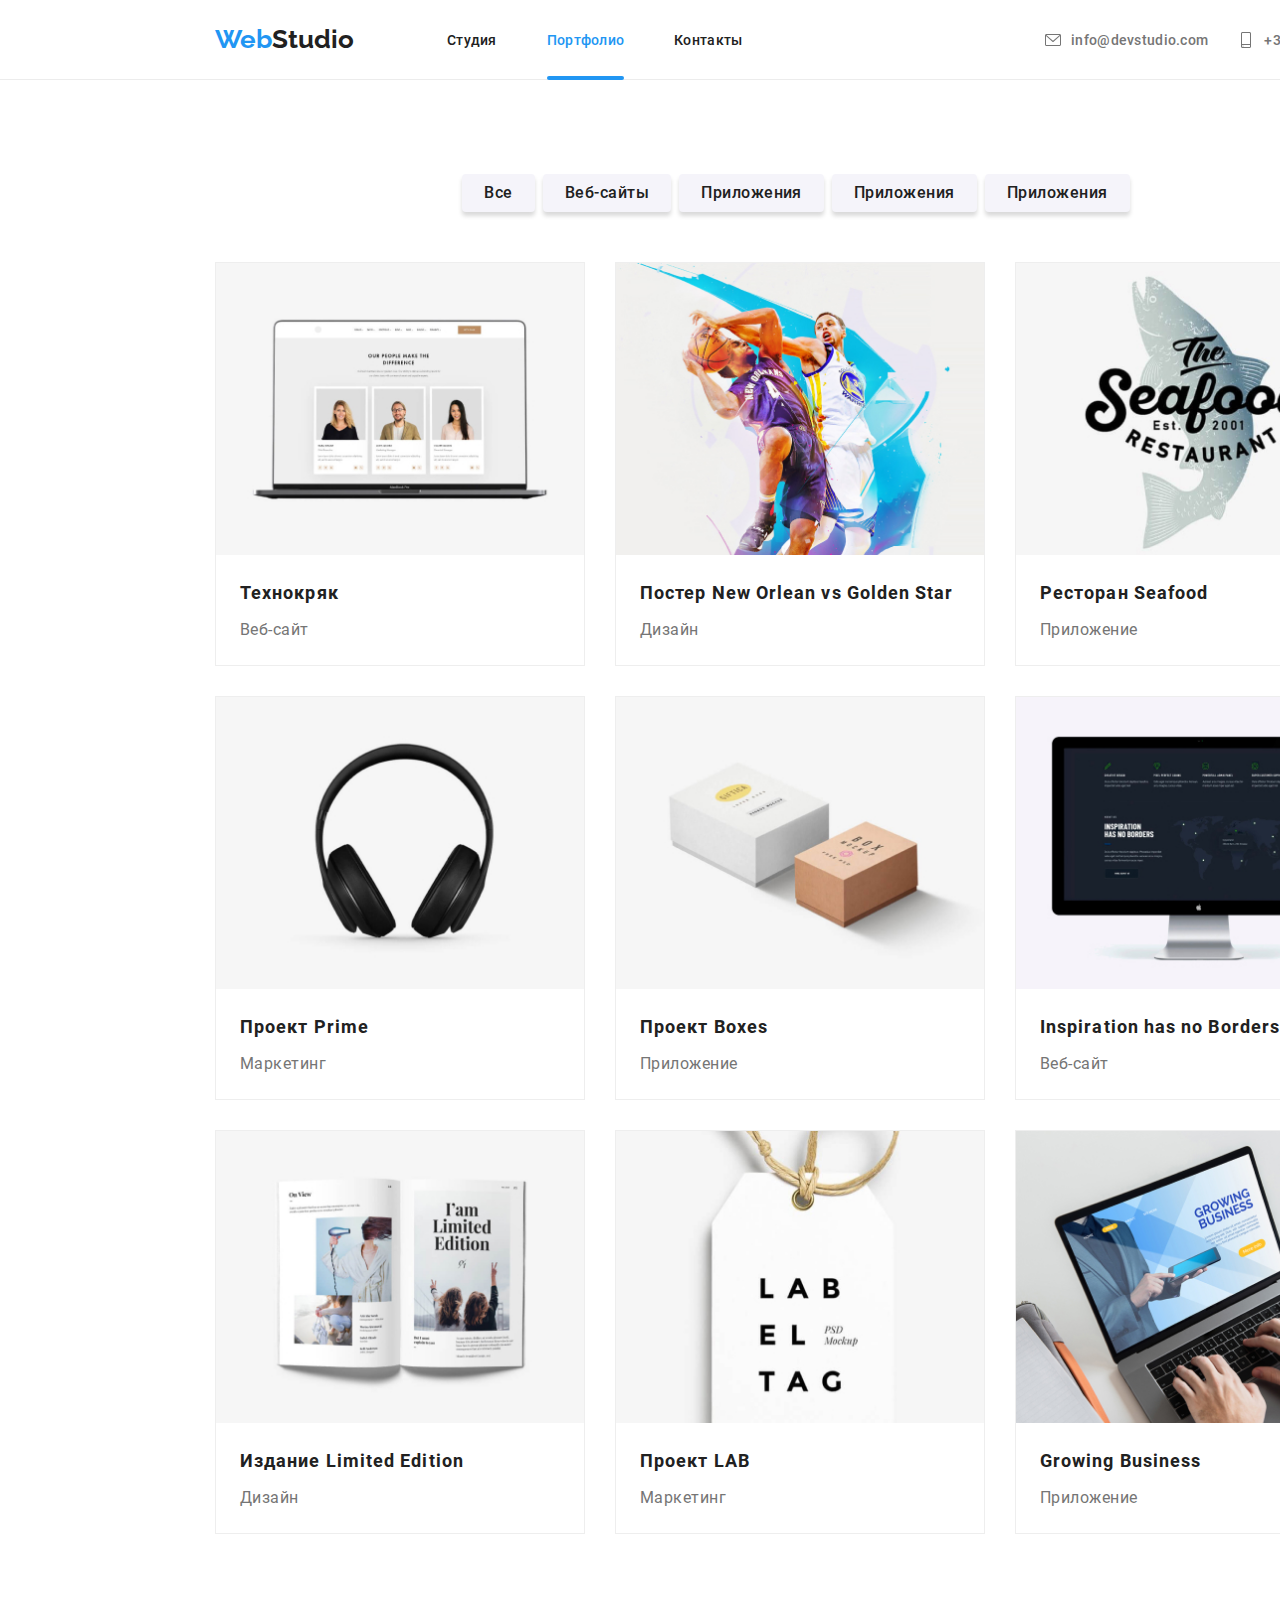
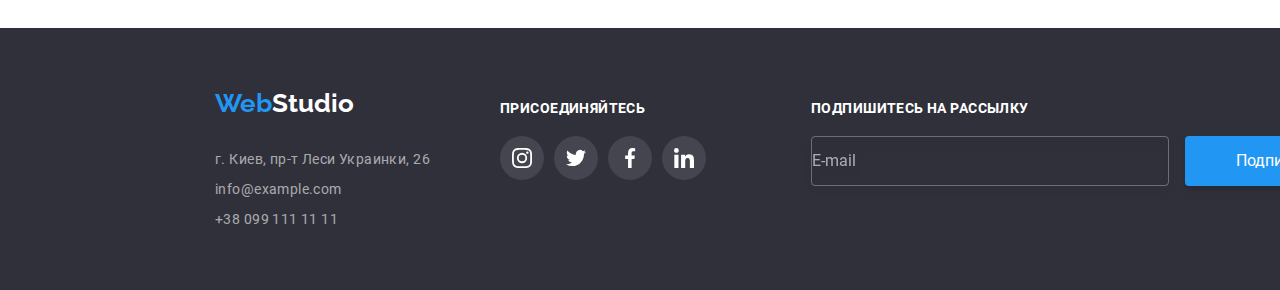
==== portfolio.html @ 46741f58 "initial" ====
<!DOCTYPE html>
<html lang="ru">
  <head>
    <meta charset="UTF-8" />
    <meta name="viewport" content="width=device-width, initial-scale=1.0" />
    <title>WebStudio-Portfolio</title>
    <link rel="stylesheet" href="./css/modern-normalize.css" />
    <link rel="stylesheet" href="./css/common.css" />
    <link rel="stylesheet" href="./css/portfolio.css" />
    <!-- <link rel="stylesheet" href="./css/test.css" /> -->
  </head>
  <body>
    <!-- header & navigation -->
    <!-- верхній рядок з навігацією -->
    <header class="header">
      <div class="container">
        <a href="./index.html" class="logo">
          <span class="logo-text0">Web</span>
          <span class="logo-text1">Studio</span>
        </a>
        <nav class="navigation">
          <ul class="list">
            <li class="list-item">
              <a href="./index.html" class="link">
                <span class="text">Студия</span>
              </a>
            </li>
            <li class="list-item">
              <a href="./portfolio.html" class="link current">
                <span class="text">Портфолио</span>
              </a>
            </li>
            <li class="list-item">
              <a href="./test.html" class="link">
                <span class="text">Контакты</span>
              </a>
            </li>
          </ul>
        </nav>

        <ul class="contacts list">
          <li class="list-item">
            <a href="./test.html" class="link">
              <svg class="icon">
                <use
                  href="./images/common/icons/social-icons.svg#envelope"
                ></use>
              </svg>
              <span class="text">info@devstudio.com</span>
            </a>
          </li>
          <li class="list-item">
            <a href="./test.html" class="link">
              <svg class="icon">
                <use
                  href="./images/common/icons/social-icons.svg#smartphone"
                ></use>
              </svg>
              <span class="text">+38 096 111 11 11</span>
            </a>
          </li>
        </ul>
      </div>
    </header>
    <!-- ======= Portfolio section ======= -->
    <section class="portfolio">
      <div class="container">
        <ul class="filter-list">
          <li class="filter-item">
            <a href="#" class="button">
              <span class="text">Все</span>
            </a>
          </li>
          <li class="filter-item">
            <a href="#" class="button">
              <span class="text">Веб-сайты</span>
            </a>
          </li>
          <li class="filter-item">
            <a href="#" class="button">
              <span class="text">Приложения</span>
            </a>
          </li>
          <li class="filter-item">
            <a href="#" class="button">
              <span class="text">Приложения</span>
            </a>
          </li>
          <li class="filter-item">
            <a href="#" class="button">
              <span class="text">Приложения</span>
            </a>
          </li>
        </ul>
        <!-- ======= prjects galery ============== -->
        <ul class="galery">
          <li class="galery-item">
            <div class="overlay">
              <p>
                Технокряк это современная площадка распространения коронавируса.
                Компании используют эту платформу для цифрового шпионажа и атак
                на защищённые сервера конкурентов.
              </p>
            </div>
            <div class="item-description">
              <h3 class="h3">Технокряк</h3>
              <p class="text">Веб-сайт</p>
            </div>
          </li>
          <li class="galery-item">
            <div class="overlay">
              <p></p>
            </div>
            <div class="item-description">
              <h3 class="h3">Постер New Orlean vs Golden Star</h3>
              <p class="text">Дизайн</p>
            </div>
          </li>
          <li class="galery-item">
            <div class="overlay"></div>
            <div class="item-description">
              <h3 class="h3">Ресторан Seafood</h3>
              <p class="text">Приложение</p>
            </div>
          </li>
          <li class="galery-item">
            <div class="overlay"></div>
            <div class="item-description">
              <h3 class="h3">Проект Prime</h3>
              <p class="text">Маркетинг</p>
            </div>
          </li>
          <li class="galery-item">
            <div class="overlay"></div>
            <div class="item-description">
              <h3 class="h3">Проект Boxes</h3>
              <p class="text">Приложение</p>
            </div>
          </li>
          <li class="galery-item">
            <div class="overlay"></div>
            <div class="item-description">
              <h3 class="h3">Inspiration has no Borders</h3>
              <p class="text">Веб-сайт</p>
            </div>
          </li>
          <li class="galery-item">
            <div class="overlay"></div>
            <div class="item-description">
              <h3 class="h3">Издание Limited Edition</h3>
              <p class="text">Дизайн</p>
            </div>
          </li>
          <li class="galery-item">
            <div class="overlay"></div>
            <div class="item-description">
              <h3 class="h3">Проект LAB</h3>
              <p class="text">Маркетинг</p>
            </div>
          </li>
          <li class="galery-item">
            <div class="overlay"></div>
            <div class="item-description">
              <h3 class="h3">Growing Business</h3>
              <p class="text">Приложение</p>
            </div>
          </li>
        </ul>
      </div>
    </section>
    <!-- ===== footer: contacts, social links & subscribe ====== -->
    <footer class="footer">
      <div class="container">
        <address class="footer-item footer-addr-container">
          <ul class="footer-addr" id="contacts">
            <!-- logo -->
            <li class="addr-item">
              <a class="logo" href="./index.html">
                <span class="logo-text0">Web</span>
                <span class="logo-text2">Studio</span>
              </a>
            </li>
            <!-- address -->
            <li class="addr-item">
              <a class="footer-link" href="./index.html">
                <span class="addr-text">г. Киев, пр-т Леси Украинки, 26</span>
              </a>
            </li>
            <!-- e-mail -->
            <li class="addr-item">
              <a class="footer-link" href="./index.html">
                <span class="addr-text">info@example.com</span>
              </a>
            </li>
            <!-- phone -->
            <li class="addr-item">
              <a class="footer-link" href="./index.html">
                <span class="addr-text">+38 099 111 11 11</span>
              </a>
            </li>
          </ul>
        </address>
        <div class="footer-item footer-social">
          <h3 class="h3">присоединяйтесь</h3>
          <ul class="social-list">
            <li class="social-list-item">
              <a href="#" class="footer-social-link social-link">
                <svg class="social-icon footer-icon">
                  <use
                    href="./images/common/icons/social-icons.svg#instagram"
                  ></use>
                </svg>
              </a>
            </li>
            <li class="social-list-item">
              <a href="#" class="footer-social-link social-link">
                <svg class="social-icon footer-icon">
                  <use
                    href="./images/common/icons/social-icons.svg#twitter"
                  ></use>
                </svg>
              </a>
            </li>
            <li class="social-list-item">
              <a href="#" class="footer-social-link social-link">
                <svg class="social-icon footer-icon">
                  <use
                    href="./images/common/icons/social-icons.svg#facebook"
                  ></use>
                </svg>
              </a>
            </li>
            <li class="social-list-item">
              <a href="#" class="footer-social-link social-link">
                <svg class="social-icon footer-icon">
                  <use
                    href="./images/common/icons/social-icons.svg#linkedin"
                  ></use>
                </svg>
              </a>
            </li>
          </ul>
        </div>
        <div class="footer-item footer-subscribe">
          <h3 class="h3">Подпишитесь на рассылку</h3>
          <div class="footer-input-wrap">
            <span>E-mail</span>
          </div>
          <div class="footer-button-wrap">
            <span>Подписаться</span>
          </div>
        </div>
      </div>
    </footer>
  </body>
</html>
---- css/common.css ----
/* fonts */
/* fonts to use */
@font-face {
  font-family: "Raleway";
  src: url("../fonts/Raleway-Bold.ttf") format("truetype");
  font-weight: 700;
  font-style: normal;
}
@font-face {
  font-family: "Roboto";
  src: url("../fonts/Roboto-Regular.ttf") format("truetype");
  font-weight: 400;
  font-style: normal;
}
@font-face {
  font-family: "Roboto";
  src: url("../fonts/Roboto-Medium.ttf") format("truetype");
  font-weight: 500;
  font-style: normal;
}
@font-face {
  font-family: "Roboto";
  src: url("../fonts/Roboto-Bold.ttf") format("truetype");
  font-weight: 700;
  font-style: normal;
}
@font-face {
  font-family: "Roboto";
  src: url("../fonts/Roboto-Black.ttf") format("truetype");
  font-weight: 900;
  font-style: normal;
}

*,
*::before,
*::after {
  box-sizing: border-box;
}
/* =====global colors===== */
:root {
  --active-1: #2196f3;
  --active-2: #ffffff;
  --icon-header: #757575;
  --icon-team: #afb1b8;
  --icon-clients: #afb1b8;
  --icon-footer: #ffffff;

  --text-dark: #212121;
  --text-grey: #757575;
  --text-light: #ffffff;
  --text-transp: rgba(255, 255, 255, 0.6);

  --baner-underlay: #2f303a;
  --header-background: #fff;
  --portfolio-background: #fff;

  --transition-duration: 500ms;
}
/* =====icons default colors===== */

.team-icon {
  transition-property: fill;
  transition: var(--transition-duration) cubic-bezier(0.4, 0, 0.2, 1);
  fill: var(--icon-team);
}
.team-icon {
  transition-property: fill;
  transition: var(--transition-duration) cubic-bezier(0.4, 0, 0.2, 1);
  fill: var(--icon-clients);
}
.clients-icon {
  transition-property: fill;
  transition: var(--transition-duration) cubic-bezier(0.4, 0, 0.2, 1);
  fill: var(--icon-clients);
}
.footer-icon {
  transition-property: fill;
  transition: var(--transition-duration) cubic-bezier(0.4, 0, 0.2, 1);
  fill: var(--icon-footer);
}
/* ========= LOGO ========= */
.logo,
.logo:visited {
  font-family: "Raleway";
  font-style: normal;
  font-weight: bold;
  letter-spacing: 0.03em;
  font-size: 0px;
  text-decoration: none;
  color: #2196f3;
}

.logo-text0 {
  font-size: 26px;
  line-height: 31px;
  color: #2196f3;
}
.logo-text1 {
  font-size: 26px;
  line-height: 31px;
  color: #212121;
}
.logo-text2 {
  font-size: 26px;
  line-height: 31px;
  color: #fff;
}
/* main components styles */
.h1 {
  font-family: Roboto;
  font-style: normal;
  font-weight: 900;
  font-size: 44px;
  line-height: 60px;
  /* or 136% */
}
.h2 {
  font-family: Roboto;
  font-style: normal;
  font-weight: bold;
  font-size: 36px;
  line-height: 42px;

  letter-spacing: 0.03em;
}
.h3 {
  margin: 0px;
}
.button {
  width: 200px;
  height: 50px;
  background: var(--active-1);
  box-shadow: 0px 4px 4px rgba(0, 0, 0, 0.15);
  border-radius: 4px;

  transition-property: background-color;
  transition: 2500ms cubic-bezier(0.4, 0, 0.2, 1);
}
.button:hover {
  background-color: #188ce8;
  transform: scale(1.1);
}
.link {
  text-decoration: none;
}
/* ====social links & icons====== */
.social-list {
  display: flex;
  width: 206px;
  height: 44px;
  margin: 0px auto;
  padding: 0px;
  background-color: transparent;
  /* border: 1px solid red; */
}
.social-list-item {
  list-style: none;
  width: 44px;
  height: 44px;
  padding: 0px;
}
.social-list-item:not(:last-child) {
  margin-right: 10px;
}
.social-link {
  display: flex;
  width: 100%;
  height: 100%;
  justify-content: center;
  align-items: center;
  background-color: transparent;
  border-radius: 50%;
  text-decoration: none;
  transition-property: background-color;
  transition: var(--transition-duration) cubic-bezier(0.4, 0, 0.2, 1);
}

.social-link:active,
.social-link:focus,
.social-link:hover {
  background-color: var(--active-1);
}
.social-link:active .social-icon,
.social-link:focus .social-icon,
.social-link:hover .social-icon {
  fill: var(--active-2);
}
.social-icon {
  width: 20px;
  height: 20px;
}
/* ====== header decoration ====== */
/* Header decoration */

.header {
  background-color: var(--header-background);
}

.header > .container {
  display: flex;
  flex-wrap: nowrap;
  align-items: center;
  width: 1600px;
  /* height: 80px; */
  margin: auto;
  padding: 24px 215px;
  /* outline: 1px solid royalblue; */
}
.header .logo {
  display: flex;
  flex-wrap: nowrap;
  align-items: center;
  align-content: center;
  margin-right: 93px;
  font-size: 0px;
}
.header .navigation {
  display: flex;
  flex-wrap: nowrap;
  /* align-items: center; */
  /* align-content: center; */
  margin-right: auto;
  font-size: 0px;
}

.header .contacts {
  display: flex;
  flex-wrap: nowrap;
  /* align-items: center; */
  /* align-content: center; */
  margin-right: 0px;
  font-size: 0px;
}

.header .list {
  display: flex;
  flex-wrap: nowrap;
  margin: 0px;
  padding: 0px;
}
.header .list-item {
  display: flex;
  flex-wrap: nowrap;
  list-style: none;
  margin: 0px;
  padding: 0px;
}
.header .navigation .list-item:not(:last-child) {
  margin-right: 50px;
}
.header .contacts .list-item:not(:last-child) {
  margin-right: 30px;
}
.header .link {
  display: flex;
  flex-wrap: nowrap;
  position: relative;
  align-items: center;
  vertical-align: middle;
  transition-property: color, fill;
  transition: var(--transition-duration) cubic-bezier(0.4, 0, 0.2, 1);
  /* transition-duration: 1000ms; */
}

.header .navigation .link {
  color: var(--text-dark);
}
.header .navigation .link::after {
  content: "";
  position: absolute;
  top: calc(100% + 28px);
  left: 0px;
  width: 100%;
  height: 4px;
  border-radius: 2px;
  transition-property: background-color;
  transition: var(--transition-duration) cubic-bezier(0.4, 0, 0.2, 1);
}
.header .contacts .link {
  color: var(--text-grey);
  fill: var(--text-grey);
}

.header .link:hover,
.header .link:active,
.header .link:focus,
.header .link.current {
  color: var(--active-1);
  fill: var(--active-1);
}

.header .navigation .link:hover::after,
.header .navigation .link:active::after,
.header .navigation .link:focus::after,
.header .navigation .link.current::after {
  content: "";
  position: absolute;
  top: calc(100% + 28px);
  left: 0px;
  width: 100%;
  height: 4px;
  background-color: var(--active-1);
  border-radius: 2px;
}
.header .link .text {
  text-align: center;
  font-family: Roboto;
  font-style: normal;
  font-weight: 500;
  font-size: 14px;
  line-height: 16px;
  letter-spacing: 0.02em;
  vertical-align: inherit;
  color: inherit;
}
.header .icon {
  width: 16px;
  height: 16px;
  margin-right: 10px;
  vertical-align: inherit;
  fill: inherit;
}
/* ====== footer decoration ======= */
.footer {
  display: block;
  /* padding-top: 94px;
  padding-bottom: 94px; */
  /* height: 370px; */
  background-color: #2f303a;
}
.footer > .container {
  display: flex;
  /* background-color: darkgrey; */
  /* border: 1px solid green; */
  width: 1600px;
  /* height: 252px; */
  margin: auto;
  padding: 60px 215px;
  font-family: Roboto;
  font-style: normal;
}
.footer-item {
  display: inline-block;
}
.footer-addr-container {
  margin-right: 70px;

  font-size: 0px;
  /* border: 1px solid green; */
}

.footer-addr {
  padding: 0px;
  margin: 0px;
}
.addr-item {
  text-decoration: none;
  list-style-type: none;
  font-size: 0px;
}

.addr-item:not(:last-child) {
  margin-bottom: 9px;
}
.addr-item:first-child {
  margin-bottom: 30px;
}

/* .footer .logo{
  margin-bottom
} */

.footer-link,
.footer-link:visited {
  text-decoration: none;
}
.footer-link .addr-text {
  font-family: Roboto;
  font-style: normal;
  font-weight: normal;
  font-size: 14px;
  line-height: 21px;
  /* or 171% */
  letter-spacing: 0.03em;
  color: rgba(255, 255, 255, 0.6);
  transition-property: color, fill;
  transition: var(--transition-duration) cubic-bezier(0.4, 0, 0.2, 1);
}
.footer-link:active .addr-text,
.footer-link:focus .addr-text,
.footer-link:hover .addr-text {
  color: var(--active-1);
}

.footer-social {
  margin-right: auto;
  padding-top: 12px;
}
.footer .h3 {
  margin-bottom: 20px;
  font-family: Roboto;
  font-style: normal;
  font-weight: bold;
  font-size: 14px;
  line-height: 16px;
  letter-spacing: 0.03em;
  text-transform: uppercase;

  color: var(--text-light);
}
.footer-social-link {
  background-color: rgba(255, 255, 255, 0.1);
}

.footer-subscribe {
  margin: 0px;
  padding-top: 12px;
}
.footer-input-wrap {
  display: inline-flex;
  width: 358px;
  height: 50px;
  margin-right: 12px;
  align-items: center;
  color: rgba(255, 255, 255, 0.6);
  border: 1px solid rgba(255, 255, 255, 0.3);
  /* box-sizing: border-box; */
  filter: drop-shadow(0px 4px 4px rgba(0, 0, 0, 0.15));
  border-radius: 4px;
}
.footer-button-wrap {
  display: inline-flex;
  width: 200px;
  height: 50px;
  background: var(--active-1);
  align-items: center;
  justify-content: center;
  box-shadow: 0px 4px 4px rgba(0, 0, 0, 0.15);
  border-radius: 4px;
  color: var(--text-light);
}

.backdrop {
  position: fixed;
  top: 0px;
  /* bottom: 0px; */
  left: 0px;
  /* right: 0px; */
  width: 100%;
  height: 100%;
  background-color: rgba(0, 0, 0, 0.45);
}

.modal {
  position: absolute;
  top: 50%;
  left: 50%;
  transform: translate(-50%, -50%);
  width: 100%;
  max-width: 450px;
  max-height: 350px;

  background-color: var(--baner-underlay);
}
---- css/portfolio.css ----
/* ======= Portfolio decoration ======= */
.portfolio {
  background-color: var(--portfolio-background);
  border-top: 1px solid #ececec;
}
.portfolio .container {
  width: 1600px;
  margin: auto;
  padding: 94px 215px;
  /* outline: 2px dashed green; */
}

.filter-list {
  display: flex;
  /* без переносу на наступний рядок */
  flex-wrap: nowrap;
  /* перенос на інший рядок */
  /* flex-wrap: wrap; */
  margin: 0px auto 50px;
  padding: 0px;
  /* outline: 1px solid blue; */

  justify-content: center;
}
.filter-item {
  display: block;

  list-style: none;
  /* width: calc((100% - 30px * 2) / 3); */

  margin-right: 8px;
  margin-bottom: 0px;
  justify-content: center;
  background: transparent;
  /* border-radius: 4px; */
  /* outline: 1px solid red; */
}
.filter-item .button {
  display: inherit;
  /* position: relative; */
  width: auto;
  height: 38px;
  margin: auto;
  padding: 6px 22px;
  background: #f5f4fa;
  border-radius: 4px;

  font-family: Roboto;
  font-style: normal;
  font-weight: 500;
  font-size: 16px;
  line-height: 26px;
  /* identical to box height, or 162% */

  text-align: center;
  letter-spacing: 0.03em;

  color: var(--text-dark);

  transition-property: all;
  transition: var(--transition-duration) cubic-bezier(0.4, 0, 0.2, 1);
}

.filter-item .button:hover {
  background: var(--active-1);
  /* shadow-middle */

  box-shadow: 0px 3px 1px rgba(0, 0, 0, 0.1), 0px 1px 2px rgba(0, 0, 0, 0.08),
    0px 2px 2px rgba(0, 0, 0, 0.12);
  border-radius: 4px;
  color: var(--text-light);
}
/* .filter-item:nth-last-child(-n + 3) {
  margin-bottom: 0px;
} */
.galery {
  display: flex;
  flex-wrap: wrap;
  margin: 0px auto;
  padding: 0px;
  /* outline: 2px dashed green; */
}
.galery-item {
  position: relative;
  overflow: hidden;
  width: calc(((100% - 30px * 2) / 3));
  height: 404px;
  margin-right: 30px;
  margin-bottom: 30px;

  list-style: none;
  background-repeat: no-repeat;
  background-size: contain;
  /* background: #ffffff; */
  border: 1px solid #eeeeee;
  /* box-sizing: border-box; */

  transition-property: all;
  transition: var(--transition-duration) cubic-bezier(0.4, 0, 0.2, 1);
}
.galery-item:hover {
  box-shadow: 0px 1px 1px rgba(0, 0, 0, 0.12), 0px 4px 4px rgba(0, 0, 0, 0.06),
    1px 4px 6px rgba(0, 0, 0, 0.16);
}
.galery-item:nth-child(3n) {
  margin-right: 0px;
}
.galery-item:nth-last-child(-n + 3) {
  margin-bottom: 0px;
}
.item-description {
  /* height: 110px; */
  position: absolute;
  width: 100%;
  z-index: 2;
  bottom: 0px;
  left: 0px;
  padding: 20px 24px;
  background-color: #ffffff;
  border: none;
}
.galery .h3 {
  margin-bottom: 4px;
  font-family: Roboto;
  font-style: normal;
  font-weight: bold;
  font-size: 18px;
  line-height: 36px;
  /* identical to box height, or 200% */

  letter-spacing: 0.06em;

  color: var(--text-dark);
}
.galery p.text {
  margin: 0px;
  font-family: Roboto;
  font-style: normal;
  font-weight: normal;
  font-size: 16px;
  line-height: 30px;
  /* identical to box height, or 187% */

  letter-spacing: 0.03em;

  color: var(--text-grey);
}

.overlay {
  position: absolute;
  z-index: 1;
  width: 100%;
  top: 0;
  left: 0;
  transform: translatey(100%);
  /* transition: transform 250ms ease; */
  width: 370px;
  height: 294px;
  padding: 63px 24px;
  /* margin-bottom: 20px; */
  background: rgba(33, 150, 243, 0.9);
  /* outline: 2px dashed red; */

  transition-property: transform;
  transition: var(--transition-duration) cubic-bezier(0.4, 0, 0.2, 1);
}
.overlay p {
  margin: 0px;
  font-family: Roboto;
  font-style: normal;
  font-weight: normal;
  font-size: 18px;
  line-height: 28px;
  /* or 156% */

  letter-spacing: 0.03em;

  color: var(--text-light);
}
.galery-item:hover .overlay {
  transform: translatey(0);
}

/* ================================== */
.galery-item:nth-child(1) {
  background-image: url("../images/portfolio/Technokryak.jpg");
}
.galery-item:nth-child(2) {
  background-image: url("../images/portfolio/NewOrlean-vs-GoldenStar.jpg");
}
.galery-item:nth-child(3) {
  background-image: url("../images/portfolio/Seafood.jpg");
}
.galery-item:nth-child(4) {
  background-image: url("../images/portfolio/Project-Prime.jpg");
}
.galery-item:nth-child(5) {
  background-image: url("../images/portfolio/Project-Boxes.jpg");
}
.galery-item:nth-child(6) {
  background-image: url("../images/portfolio/Inspiration-has-no-Borders.jpg");
}
.galery-item:nth-child(7) {
  background-image: url("../images/portfolio/Limited-Edition.jpg");
}
.galery-item:nth-child(8) {
  background-image: url("../images/portfolio/Project-LAB.jpg");
}
.galery-item:nth-child(9) {
  background-image: url("../images/portfolio/Growing-Business.jpg");
}
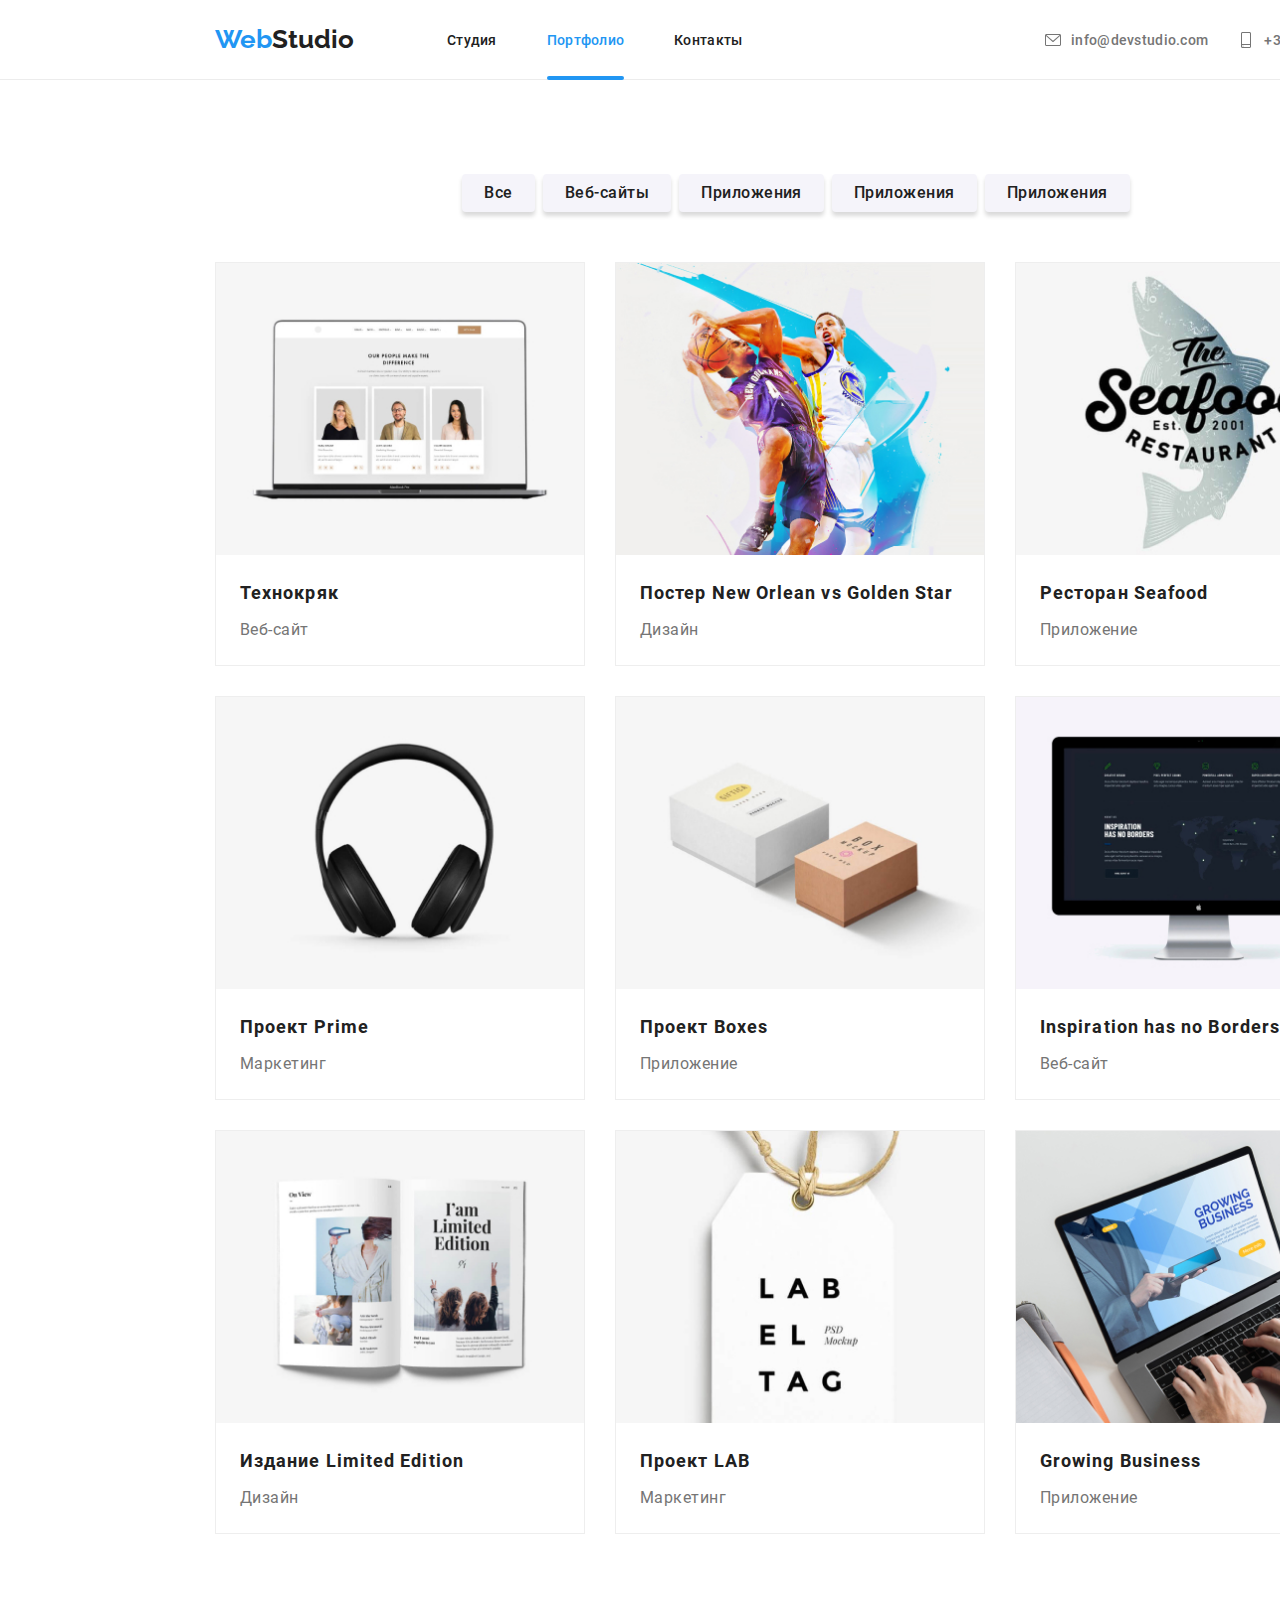
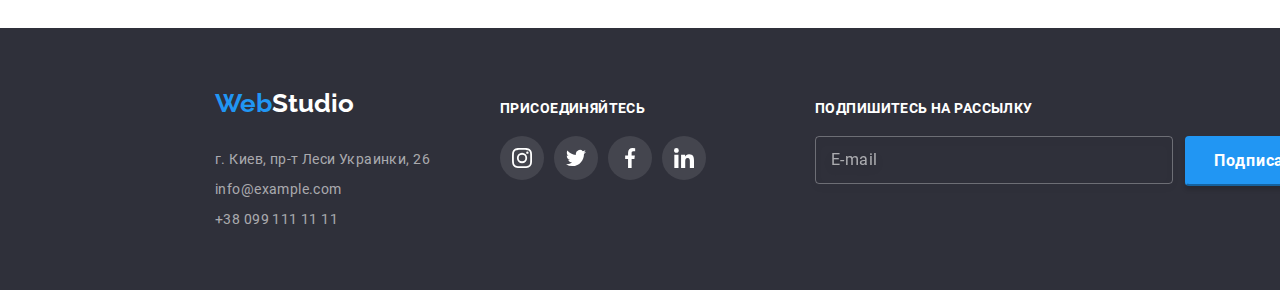
==== commit 95cb2e86: "hw-06_rc01" ====
--- a/portfolio.html
+++ b/portfolio.html
@@ -241,15 +241,28 @@
             </li>
           </ul>
         </div>
-        <div class="footer-item footer-subscribe">
-          <h3 class="h3">Подпишитесь на рассылку</h3>
-          <div class="footer-input-wrap">
-            <span>E-mail</span>
+        <form class="footer-item subscribe">
+          <label class="h3" for="email">Подпишитесь на рассылку</label>
+          <div class="container">
+            <input
+              class="input"
+              type="email"
+              name="email"
+              id="email"
+              placeholder="E-mail"
+            />
+
+            <button class="button" type="submit">
+              <div class="container">
+                <span>Подписаться</span>
+                <svg class="icon">
+                  <use href="./images/common/icons/social-icons.svg#send"></use>
+                </svg>
+              </div>
+            </button>
           </div>
-          <div class="footer-button-wrap">
-            <span>Подписаться</span>
-          </div>
-        </div>
+          <!-- <span>E-mail</span> -->
+        </form>
       </div>
     </footer>
   </body>
--- a/css/common.css
+++ b/css/common.css
@@ -56,6 +56,15 @@
 
   --transition-duration: 500ms;
 }
+/* ===== Utility classes ===== */
+.is-hidden {
+  opacity: 0;
+  visibility: hidden;
+}
+.backdrop.is-hidden {
+  opacity: 0;
+  visibility: hidden;
+}
 /* =====icons default colors===== */
 
 .team-icon {
@@ -127,18 +136,59 @@
   margin: 0px;
 }
 .button {
+  position: relative;
   width: 200px;
   height: 50px;
-  background: var(--active-1);
+  border-color: var(--active-1);
+  background-color: var(--active-1);
   box-shadow: 0px 4px 4px rgba(0, 0, 0, 0.15);
   border-radius: 4px;
 
-  transition-property: background-color;
-  transition: 2500ms cubic-bezier(0.4, 0, 0.2, 1);
+  transition-property: box-shadow;
+  transition: var(--transition-duration) cubic-bezier(0.4, 0, 0.2, 1);
+
+  font-family: Roboto;
+  font-style: normal;
+  font-weight: bold;
+  font-size: 16px;
+  line-height: 30px;
+  text-align: center;
+  letter-spacing: 0.06em;
+  color: var(--text-light);
 }
 .button:hover {
-  background-color: #188ce8;
-  transform: scale(1.1);
+  background-color: var(--active-1);
+  /* transform: scale(1.1); */
+  box-shadow: 0px 4px 4px rgba(0, 0, 0, 0.7);
+}
+.input {
+  display: block;
+  width: 100%;
+  height: 100%;
+  padding: 12px;
+  padding-left: 42px;
+  border: 1px solid rgba(33, 33, 33, 0.2);
+  border-radius: 4px;
+
+  font-style: normal;
+  font-weight: normal;
+  font-size: 14px;
+  line-height: 16px;
+  letter-spacing: 0.01em;
+
+  color: var(--text-dark);
+  fill: var(--text-dark);
+  transition-property: border-color, fill;
+  transition: var(--transition-duration) cubic-bezier(0.4, 0, 0.2, 1);
+}
+.input:hover,
+.input:focus {
+  fill: var(--active-1);
+  border-color: var(--active-1);
+}
+.input:active,
+.input:focus {
+  outline-color: var(--active-1);
 }
 .link {
   text-decoration: none;
@@ -396,7 +446,12 @@
   margin-right: auto;
   padding-top: 12px;
 }
+.footer-item.subscribe {
+  margin: 0px;
+  padding-top: 12px;
+}
 .footer .h3 {
+  display: block;
   margin-bottom: 20px;
   font-family: Roboto;
   font-style: normal;
@@ -412,10 +467,6 @@
   background-color: rgba(255, 255, 255, 0.1);
 }
 
-.footer-subscribe {
-  margin: 0px;
-  padding-top: 12px;
-}
 .footer-input-wrap {
   display: inline-flex;
   width: 358px;
@@ -428,7 +479,47 @@
   filter: drop-shadow(0px 4px 4px rgba(0, 0, 0, 0.15));
   border-radius: 4px;
 }
-.footer-button-wrap {
+.footer-item.subscribe .container {
+  display: flex;
+  flex-wrap: wrap;
+  max-width: 570px;
+}
+.footer .input {
+  display: inline-block;
+  width: 358px;
+  margin-right: 12px;
+  padding: 15px;
+  background-color: transparent;
+  border: 1px solid rgba(255, 255, 255, 0.3);
+  filter: drop-shadow(0px 4px 4px rgba(0, 0, 0, 0.15));
+  border-radius: 4px;
+  color: var(--text-light);
+}
+.footer .input::placeholder {
+  font-family: Roboto;
+  font-style: normal;
+  font-weight: normal;
+  font-size: 16px;
+  line-height: 20px;
+  /* identical to box height, or 125% */
+
+  align-items: center;
+  letter-spacing: 0.03em;
+
+  color: rgba(255, 255, 255, 0.6);
+}
+.footer .button {
+  display: inline-block;
+  width: 200px;
+}
+.footer .button .container {
+  display: flex;
+  width: 100%;
+  /* height: 100%; */
+  align-items: center;
+  justify-content: center;
+}
+/* .footer-button-wrap {
   display: inline-flex;
   width: 200px;
   height: 50px;
@@ -438,27 +529,240 @@
   box-shadow: 0px 4px 4px rgba(0, 0, 0, 0.15);
   border-radius: 4px;
   color: var(--text-light);
-}
-
+} */
+/* .icon-wrap {
+  position: absolute;
+  top: 0;
+  left: 0;
+  width: 50px;
+  height: 50px;
+  fill: var(--text-dark);
+  transition-property: fill;
+  transition: var(--transition-duration) cubic-bezier(0.4, 0, 0.2, 1);
+} */
+
+.button .icon {
+  display: block;
+  width: 24px;
+  height: 24px;
+  margin-left: 10px;
+  fill: inherit;
+}
+/* ======= Backdrop with form ======= */
 .backdrop {
   position: fixed;
-  top: 0px;
-  /* bottom: 0px; */
-  left: 0px;
-  /* right: 0px; */
-  width: 100%;
-  height: 100%;
-  background-color: rgba(0, 0, 0, 0.45);
-}
-
+  top: 0%;
+  bottom: 0%;
+  left: 0%;
+  right: 0%;
+  padding: 50px;
+  overflow: auto;
+  background-color: rgba(0, 0, 0, 0.2);
+  font-family: Roboto;
+  opacity: 1;
+  visibility: visible;
+}
 .modal {
   position: absolute;
   top: 50%;
   left: 50%;
   transform: translate(-50%, -50%);
   width: 100%;
-  max-width: 450px;
-  max-height: 350px;
-
-  background-color: var(--baner-underlay);
-}
+  max-width: 530px;
+  min-height: 580px;
+  padding: 40px;
+}
+.btn-close {
+  position: absolute;
+  top: 8px;
+  right: 8px;
+  display: flex;
+  width: 30px;
+  height: 30px;
+  justify-content: center;
+  align-items: center;
+  padding: 0px;
+  overflow: hidden;
+  border: none;
+  border-radius: 15px;
+  font-size: 11px;
+}
+.form {
+  max-width: 530px;
+  min-height: 580px;
+  margin: auto;
+  padding: 40px;
+  /* outline: 1px solid tomato; */
+  background: white;
+  box-shadow: 0px 1px 3px rgba(0, 0, 0, 0.12), 0px 1px 1px rgba(0, 0, 0, 0.14),
+    0px 2px 1px rgba(0, 0, 0, 0.2);
+  border-radius: 4px;
+
+  color: var(--text-dark);
+}
+
+form .h2 {
+  margin-top: 0;
+  margin-bottom: 12px;
+  font-family: Roboto;
+  font-style: normal;
+  font-weight: bold;
+  font-size: 20px;
+  line-height: 23px;
+  text-align: center;
+  letter-spacing: 0.03em;
+  color: var(--text-dark);
+}
+.label {
+  display: block;
+  width: 100%;
+  margin-bottom: 4px;
+  font-family: Roboto;
+  font-style: normal;
+  font-weight: normal;
+  font-size: 12px;
+  line-height: 14px;
+  /* identical to box height */
+
+  letter-spacing: 0.01em;
+
+  color: #757575;
+}
+
+.field {
+  position: relative;
+  height: 40px;
+  margin-bottom: 10px;
+}
+.field.comment {
+  height: 120px;
+  margin-bottom: 20px;
+}
+.field.confirm {
+  position: relative;
+  display: inline-block;
+  /* justify-content: center; */
+  height: 24px;
+  width: auto;
+  /* margin: auto; */
+  margin-bottom: 30px;
+  padding: 0px 12px;
+  /* outline: 1px solid green; */
+  font-family: Roboto;
+  font-style: normal;
+  font-weight: normal;
+  font-size: 14px;
+  line-height: 24px;
+  /* identical to box height, or 171% */
+
+  letter-spacing: 0.03em;
+
+  color: #757575;
+}
+.checkbox.confirm {
+  position: absolute;
+  /* visibility: hidden; */
+  opacity: 0;
+}
+.label.confirm {
+  position: relative;
+
+  /* display: block; */
+  width: auto;
+  /* margin-left: auto; */
+  /* margin-right: auto; */
+  margin: 0;
+  line-height: 24px;
+  padding-left: 24px;
+  font-family: Roboto;
+  font-style: normal;
+  font-weight: normal;
+  font-size: 14px;
+  line-height: 24px;
+  /* identical to box height, or 171% */
+
+  letter-spacing: 0.03em;
+
+  /* justify-content: center; */
+  transition-property: color;
+  transition: var(--transition-duration) cubic-bezier(0.4, 0, 0.2, 1);
+
+  /* transition: 1s cubic-bezier(0.4, 0, 0.2, 1); */
+}
+.label.confirm:hover {
+  color: var(--active-1);
+}
+.checkbox.confirm:focus + .label.confirm {
+  color: var(--active-1);
+}
+.label.confirm::before {
+  content: "";
+  position: absolute;
+  left: 0;
+  top: 50%;
+  transform: translateY(-50%);
+  /* display: block; */
+  width: 16px;
+  height: 16px;
+  background-repeat: no-repeat;
+  background-position: center;
+  border: 2px solid var(--text-dark);
+  border-radius: 2px;
+  background-color: white;
+  background-image: url(../images/modal/icon_check.svg);
+  transition-property: border-color, background-color;
+  transition: var(--transition-duration) cubic-bezier(0.4, 0, 0.2, 1);
+}
+.checkbox.confirm:checked + .label.confirm::before {
+  border-color: var(--active-1);
+  background-color: var(--active-1);
+}
+
+.link.confirm {
+  text-decoration: underline;
+  color: var(--active-1);
+}
+
+.input.comment {
+  padding-left: 12px;
+  resize: none;
+}
+.input::placeholder {
+  color: rgba(117, 117, 117, 0.5);
+}
+.icon-wrap {
+  position: absolute;
+  top: 0;
+  left: 0;
+  width: 40px;
+  height: 40px;
+  fill: var(--text-dark);
+  transition-property: fill;
+  transition: var(--transition-duration) cubic-bezier(0.4, 0, 0.2, 1);
+}
+.form .icon {
+  position: absolute;
+  width: 18px;
+  height: 18px;
+  top: 50%;
+  left: 50%;
+  transform: translate(-50%, -50%);
+  fill: inherit;
+}
+.input:hover + .icon-wrap,
+.input:focus + .icon-wrap {
+  fill: var(--active-1);
+}
+.form .button {
+  font-family: Roboto;
+  font-style: normal;
+  font-weight: bold;
+  font-size: 16px;
+  line-height: 30px;
+  text-align: center;
+  letter-spacing: 0.06em;
+  color: var(--text-light);
+}
+body {
+  background: rgba(0, 0, 0, 0.2);
+}
